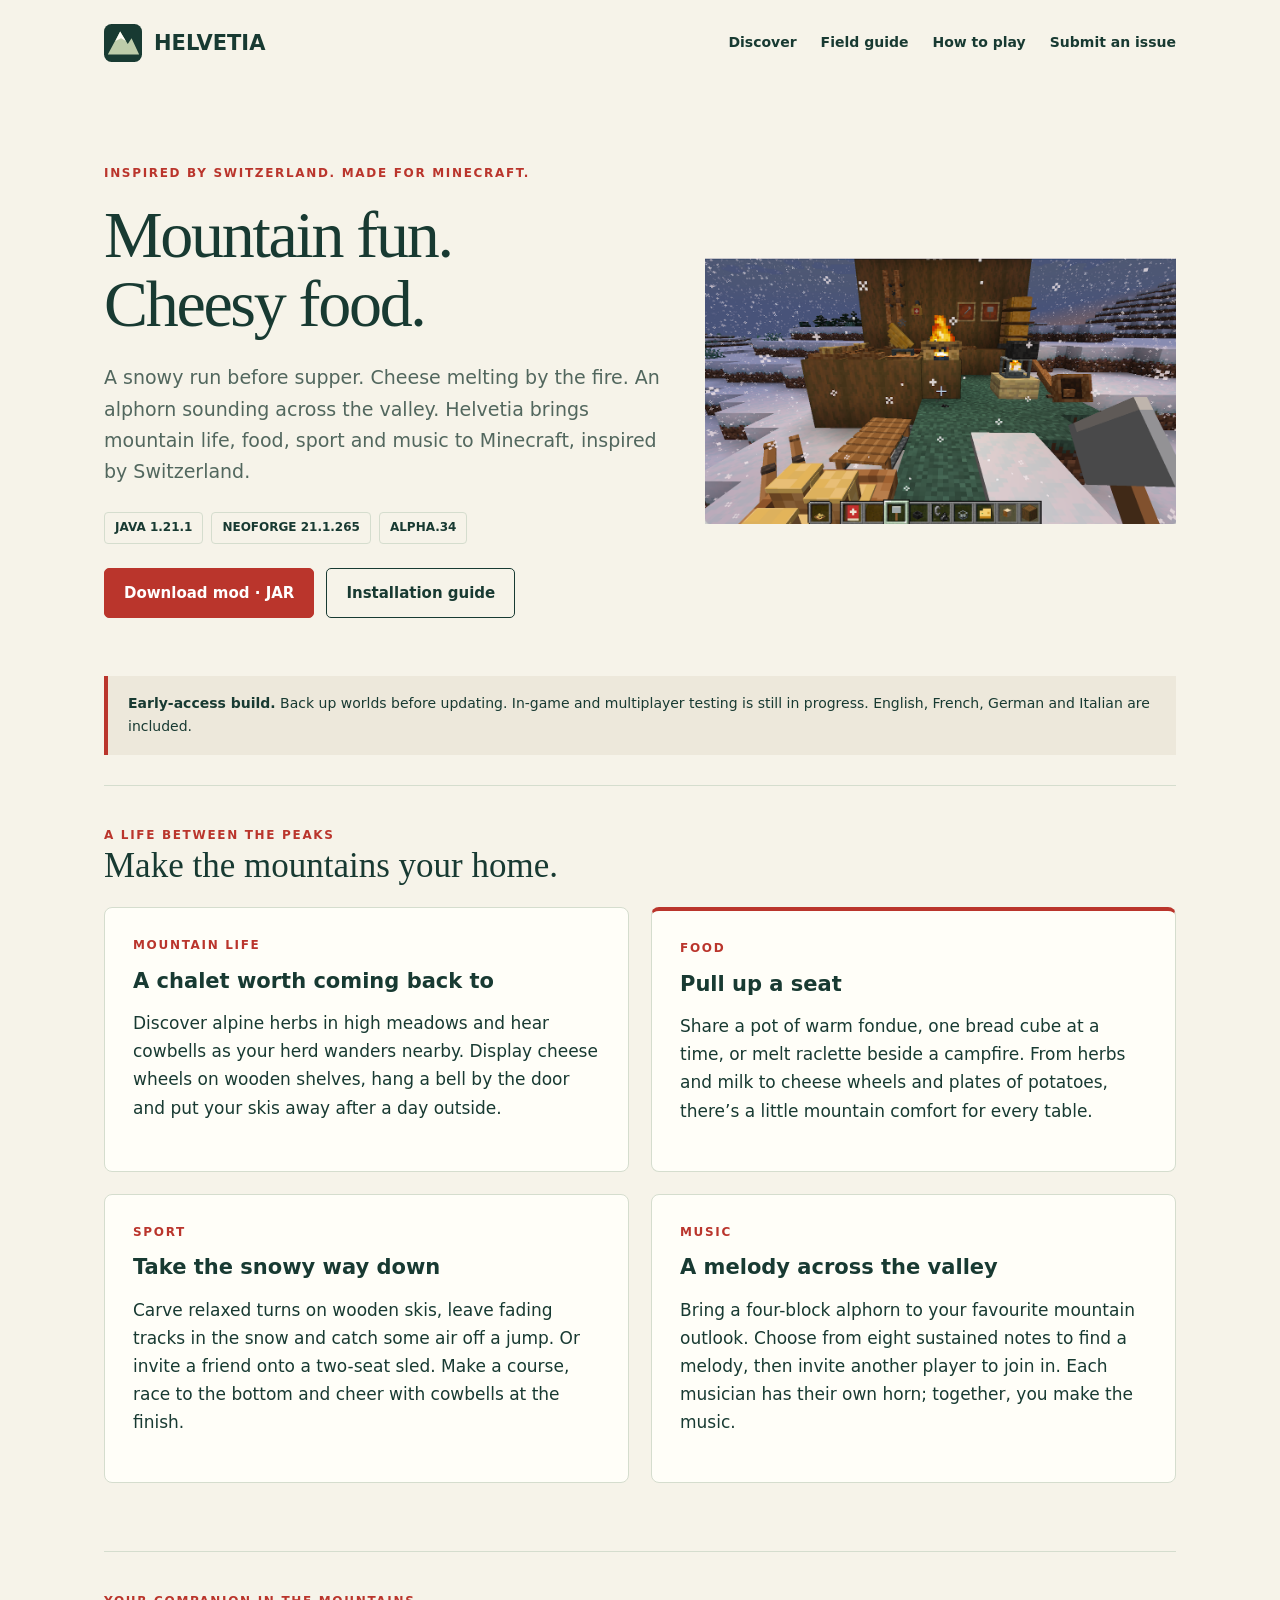
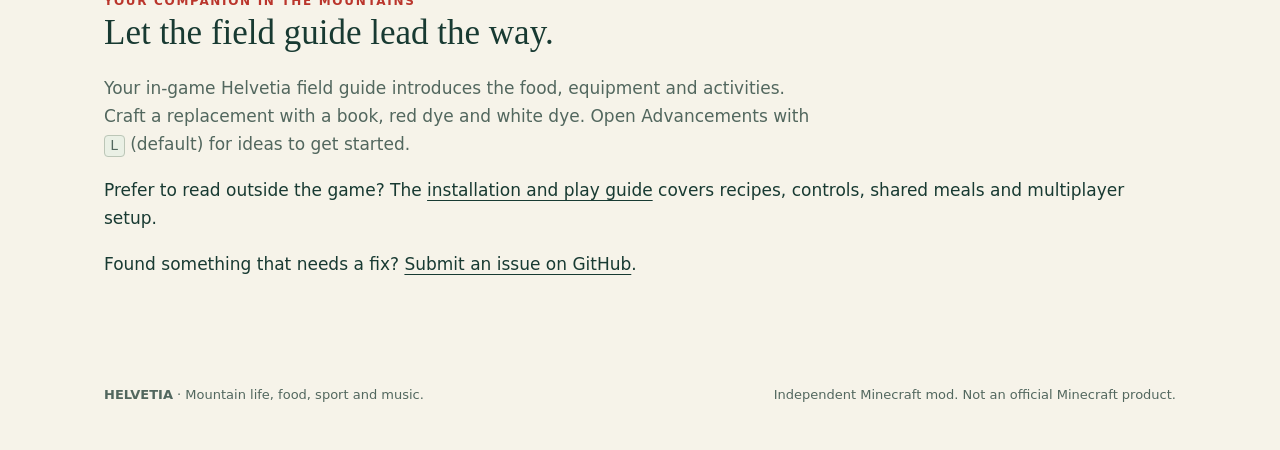
==== index.html @ 1fc5f3c0 "Add files via upload" ====
<!doctype html>
<html lang="en">

<head>
    <meta charset="utf-8">
    <meta name="viewport" content="width=device-width,initial-scale=1">
    <meta name="description"
        content="Mountain life, food, sport and music in Minecraft Java Edition, inspired by Switzerland. Share fondue, ski snowy slopes and play alphorns.">
    <title>Helvetia — Mountain life, inspired by Switzerland</title>
    <link rel="icon" type="image/svg+xml" href="mountain.svg">
    <link rel="stylesheet" href="style.css">
</head>

<body><a class="skip" href="#main">Skip to content</a>
    <header><a class="brand" href="index.html"><img class="brand-icon" src="mountain.svg" alt="">HELVETIA</a>
        <nav aria-label="Main navigation"><a href="index.html#discover">Discover</a><a href="index.html#guide">Field
                guide</a><a href="howto.html">How to play</a><a data-issues href="howto.html#report">Submit an issue</a>
        </nav>
    </header>
    <main id="main">
        <section class="hero">
            <div>
                <div class="eyebrow">Inspired by Switzerland. Made for Minecraft.</div>
                <h1>Mountain fun.<br>Cheesy food.</h1>
                <p class="lead">A snowy run before supper. Cheese melting by the fire. An alphorn sounding across the
                    valley. Helvetia brings mountain life, food, sport and music to Minecraft, inspired by Switzerland.
                </p>
                <div class="tags"><span class="tag">JAVA 1.21.1</span><span class="tag">NEOFORGE 21.1.265</span><span
                        class="tag">ALPHA.34</span></div>
                <div class="actions"><a class="button primary" download
                        href="downloads/helvetia-neoforge-1.21.1-0.1.0-alpha.34.jar">Download mod · JAR</a><a
                        class="button" href="howto.html#install">Installation guide</a></div>
            </div><img class="scene" src="helvetia_sm.png" width="1104" height="623"
                alt="Helvetia in a snowy Minecraft setting, with raclette, fondue, cheese shelves, skis, a sled and an alphorn">
        </section>
        <div class="notice"><strong>Early-access build.</strong> Back up worlds before updating. In-game and multiplayer testing is still in progress. English, French, German and Italian are included.</div>
        <section class="section" id="discover">
            <div class="eyebrow">A life between the peaks</div>
            <h2>Make the mountains your home.</h2>
            <div class="grid">
                <article class="card">
                    <div class="number">MOUNTAIN LIFE</div>
                    <h3>A chalet worth coming back to</h3>
                    <p>Discover alpine herbs in high meadows and hear cowbells as your herd wanders nearby. Display
                        cheese wheels on wooden shelves, hang a bell by the door and put your skis away after a day
                        outside.</p>
                </article>
                <article class="card meal">
                    <div class="number">FOOD</div>
                    <h3>Pull up a seat</h3>
                    <p>Share a pot of warm fondue, one bread cube at a time, or melt raclette beside a campfire. From
                        herbs and milk to cheese wheels and plates of potatoes, there’s a little mountain comfort for
                        every table.</p>
                </article>
                <article class="card">
                    <div class="number">SPORT</div>
                    <h3>Take the snowy way down</h3>
                    <p>Carve relaxed turns on wooden skis, leave fading tracks in the snow and catch some air off a
                        jump. Or invite a friend onto a two-seat sled. Make a course, race to the bottom and cheer with
                        cowbells at the finish.</p>
                </article>
                <article class="card">
                    <div class="number">MUSIC</div>
                    <h3>A melody across the valley</h3>
                    <p>Bring a four-block alphorn to your favourite mountain outlook. Choose from eight sustained notes
                        to find a melody, then invite another player to join in. Each musician has their own horn;
                        together, you make the music.</p>
                </article>
            </div>
        </section>
        <section class="section" id="guide">
            <div class="eyebrow">Your companion in the mountains</div>
            <h2>Let the field guide lead the way.</h2>
            <p class="intro">Your in-game Helvetia field guide introduces the food, equipment and activities. Craft a
                replacement with a book, red dye and white dye. Open Advancements with <kbd>L</kbd> (default) for ideas
                to get started.</p>
            <p>Prefer to read outside the game? The <a href="howto.html">installation and play guide</a> covers recipes,
                controls, shared meals and multiplayer setup.</p>
            <p>Found something that needs a fix? <a data-issues href="howto.html#report">Submit an issue on GitHub</a>.
            </p>
        </section>
    </main>
    <footer class="footer"><span><strong>HELVETIA</strong> · Mountain life, food, sport and
            music.</span><span>Independent Minecraft mod. Not an official Minecraft product.</span></footer>
    <script src="site.js"></script>
</body>

</html>
---- style.css ----
:root{--ink:#183a32;--muted:#52675e;--cream:#f6f3e9;--red:#ba352c;--line:#d5ddce;--paper:#fffef8}*{box-sizing:border-box}html{scroll-behavior:smooth;scroll-padding-top:20px}body{margin:0;background:var(--cream);color:var(--ink);font:17px/1.65 system-ui,-apple-system,sans-serif}a{color:var(--ink);text-underline-offset:4px}a:hover{color:var(--red)}a:focus-visible,summary:focus-visible{outline:3px solid var(--red);outline-offset:5px}header,main,footer{max-width:1120px;margin:auto;padding:24px}header{display:flex;justify-content:space-between;align-items:center;gap:20px}.brand{display:flex;align-items:center;gap:12px;font-size:21px;font-weight:800;text-decoration:none}.brand-icon{width:38px;height:38px}nav{display:flex;gap:24px;font-size:14px;font-weight:650;flex-wrap:wrap}nav a{text-decoration:none}.hero{padding:54px 0 28px;display:grid;grid-template-columns:1.2fr 1fr;align-items:center;gap:35px}.eyebrow{text-transform:uppercase;letter-spacing:.14em;font-size:12px;font-weight:800;color:var(--red)}h1{font-family:Georgia,serif;font-size:clamp(42px,5.4vw,66px);line-height:1.05;font-weight:500;letter-spacing:-.035em;margin:16px 0 24px}h2{font-family:Georgia,serif;font-size:35px;line-height:1.2;font-weight:500;margin:0 0 20px}h3{font-size:21px;line-height:1.3;margin:0 0 14px}p{margin:0 0 18px}.lead{font-size:19px;color:var(--muted);max-width:560px}.scene{width:100%;height:auto}.tags{display:flex;flex-wrap:wrap;gap:8px;margin:24px 0}.tag{border:1px solid var(--line);padding:5px 10px;border-radius:4px;font-size:12px;font-weight:700}.actions{display:flex;gap:12px;flex-wrap:wrap}.button{display:inline-block;padding:12px 19px;border-radius:5px;text-decoration:none;font-size:15px;font-weight:750;border:1px solid var(--ink)}.button.primary{background:var(--red);border-color:var(--red);color:white}.button:hover{background:var(--ink);color:white}.notice{padding:16px 20px;border-left:4px solid var(--red);background:#ede8db;font-size:14px;margin:30px 0}.section{padding:40px 0;border-top:1px solid var(--line);margin-top:28px}.intro{color:var(--muted);max-width:720px}.grid{display:grid;grid-template-columns:repeat(2,minmax(0,1fr));gap:22px}.card{background:var(--paper);padding:28px;border:1px solid var(--line);border-radius:8px}.card small,.muted{color:var(--muted)}.number{font-size:12px;letter-spacing:.14em;color:var(--red);font-weight:800;margin-bottom:12px}ol,ul{padding-left:22px;margin:14px 0}li{padding:3px 0}code,kbd{font-family:ui-monospace,monospace;font-size:.86em;background:#eaf0e5;border-radius:4px;padding:2px 5px;overflow-wrap:anywhere}kbd{border:1px solid #bcc6b7;white-space:nowrap}table{border-collapse:collapse;width:100%;font-size:15px}td,th{text-align:left;padding:10px 8px;border-bottom:1px solid var(--line);vertical-align:top}th{font-weight:750}details{border-bottom:1px solid var(--line);padding:17px 0}summary{font-weight:700;cursor:pointer}details p{margin:14px 0 4px}.meal{border-top:4px solid var(--red)}.footer{display:flex;justify-content:space-between;gap:24px;flex-wrap:wrap;font-size:13px;color:var(--muted);padding-bottom:45px}.skip{position:absolute;top:-80px;left:15px;background:white;padding:10px}.skip:focus{top:10px}@media(max-width:720px){header{align-items:flex-start}nav{gap:12px}.hero{grid-template-columns:1fr;padding-top:28px;gap:0}.scene{max-height:240px}.grid{grid-template-columns:1fr}.card{padding:22px}main,header,footer{padding:18px}h2{font-size:30px}}@media(prefers-reduced-motion:reduce){html{scroll-behavior:auto}}@media print{nav,.actions,.scene{display:none}.grid{display:block}.card{break-inside:avoid;margin:15px 0}body{background:white;font-size:12px}.section{padding:15px 0}h1{font-size:38px}details{break-inside:avoid}}
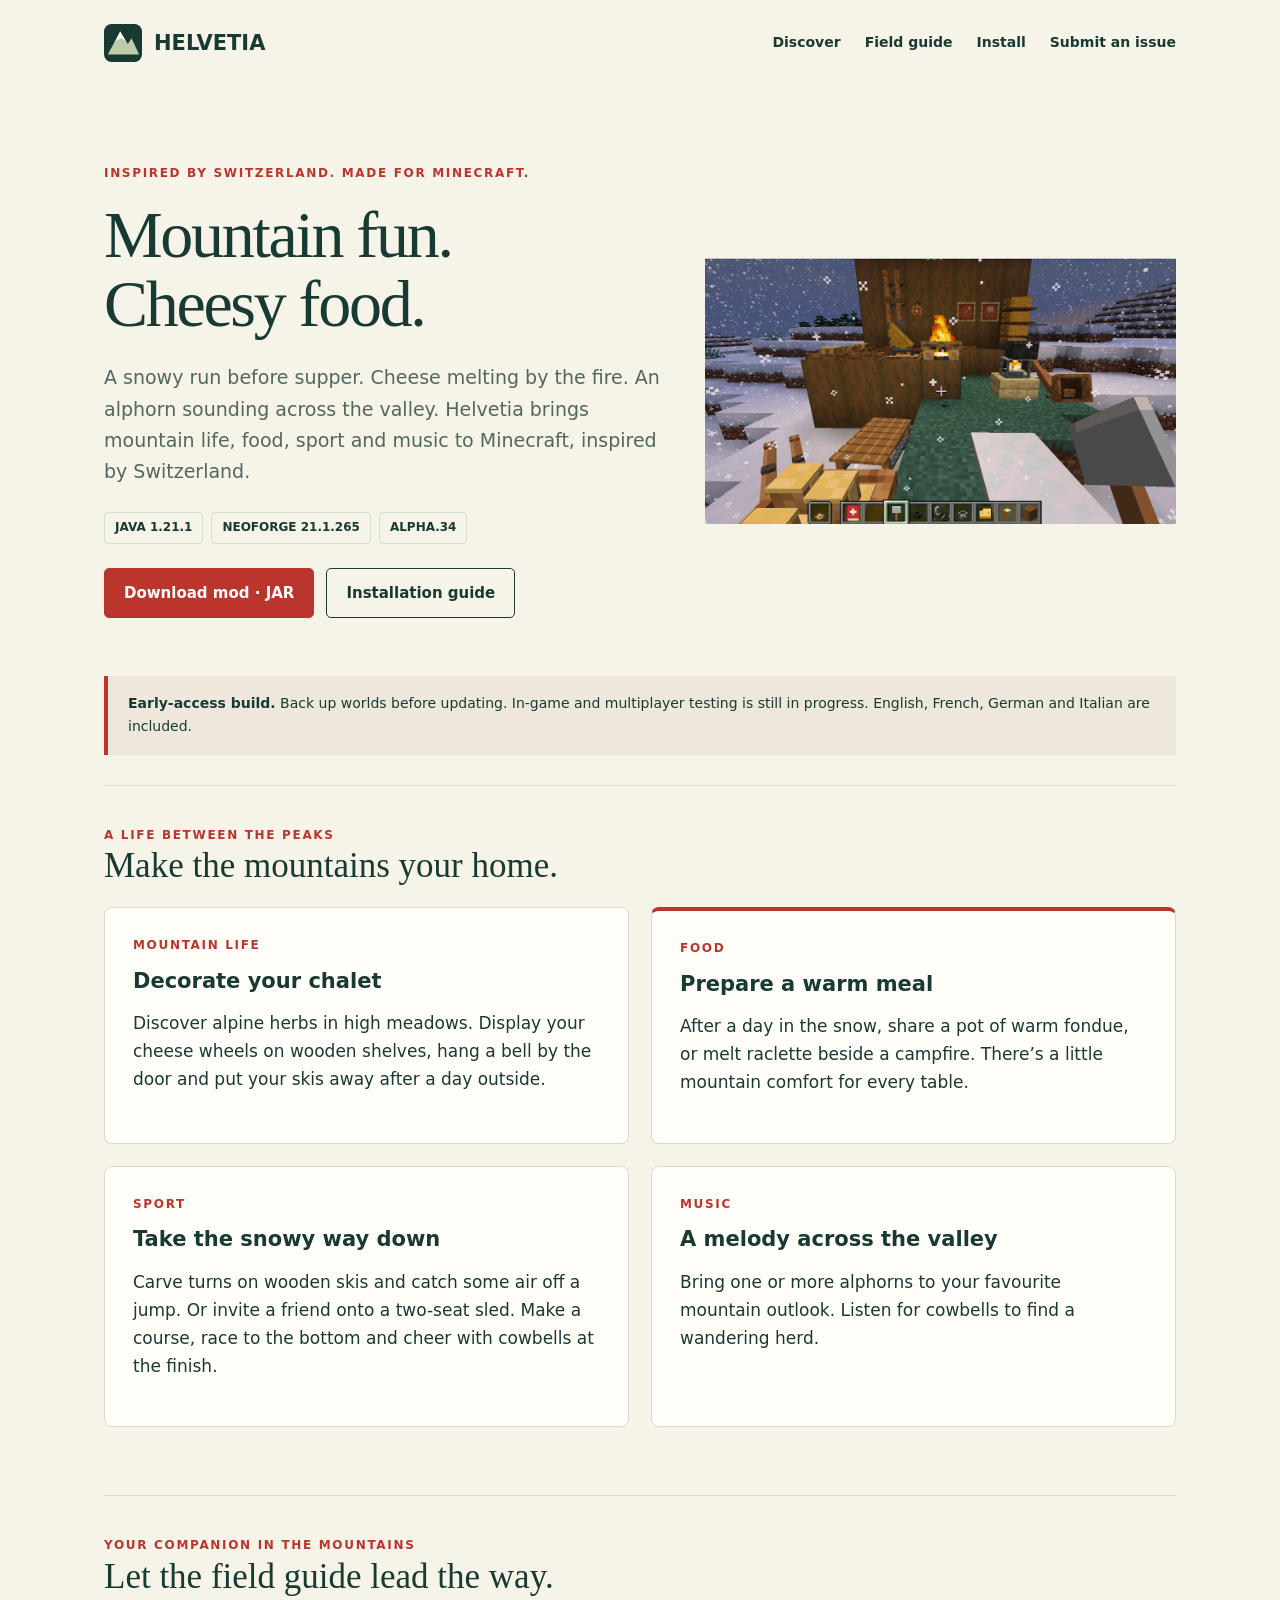
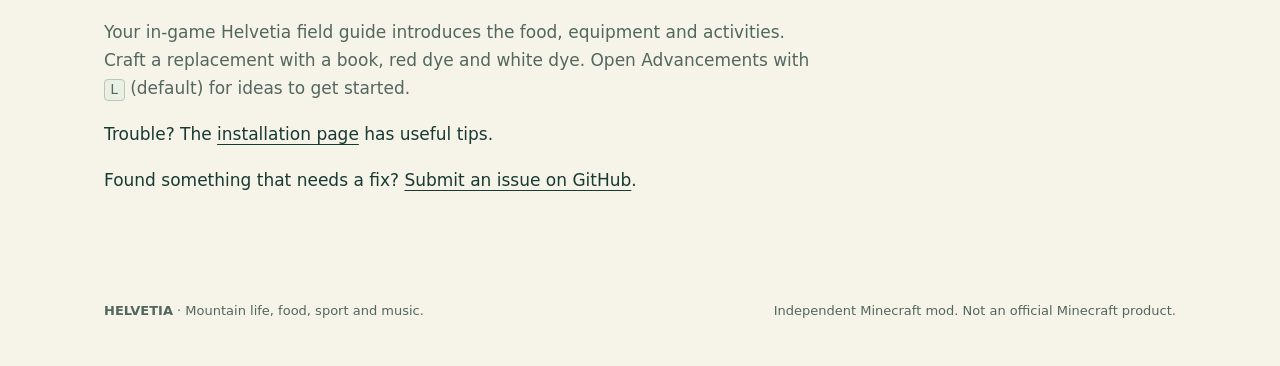
==== commit 7c645040: "Small updates" ====
--- a/index.html
+++ b/index.html
@@ -14,7 +14,7 @@
 <body><a class="skip" href="#main">Skip to content</a>
     <header><a class="brand" href="index.html"><img class="brand-icon" src="mountain.svg" alt="">HELVETIA</a>
         <nav aria-label="Main navigation"><a href="index.html#discover">Discover</a><a href="index.html#guide">Field
-                guide</a><a href="howto.html">How to play</a><a data-issues href="howto.html#report">Submit an issue</a>
+                guide</a><a href="install.html">Install</a><a data-issues href="install.html#report">Submit an issue</a>
         </nav>
     </header>
     <main id="main">
@@ -40,31 +40,26 @@
             <div class="grid">
                 <article class="card">
                     <div class="number">MOUNTAIN LIFE</div>
-                    <h3>A chalet worth coming back to</h3>
-                    <p>Discover alpine herbs in high meadows and hear cowbells as your herd wanders nearby. Display
-                        cheese wheels on wooden shelves, hang a bell by the door and put your skis away after a day
-                        outside.</p>
+                    <h3>Decorate your chalet</h3>
+                    <p>Discover alpine herbs in high meadows. Display your cheese wheels on wooden shelves, hang a 
+                        bell by the door and put your skis away after a day outside.</p>
                 </article>
                 <article class="card meal">
                     <div class="number">FOOD</div>
-                    <h3>Pull up a seat</h3>
-                    <p>Share a pot of warm fondue, one bread cube at a time, or melt raclette beside a campfire. From
-                        herbs and milk to cheese wheels and plates of potatoes, there’s a little mountain comfort for
+                    <h3>Prepare a warm meal</h3>
+                    <p>After a day in the snow, share a pot of warm fondue, or melt raclette beside a campfire. There’s a little mountain comfort for
                         every table.</p>
                 </article>
                 <article class="card">
                     <div class="number">SPORT</div>
                     <h3>Take the snowy way down</h3>
-                    <p>Carve relaxed turns on wooden skis, leave fading tracks in the snow and catch some air off a
-                        jump. Or invite a friend onto a two-seat sled. Make a course, race to the bottom and cheer with
-                        cowbells at the finish.</p>
+                    <p>Carve turns on wooden skis and catch some air off a jump. Or invite a friend onto a two-seat 
+                        sled. Make a course, race to the bottom and cheer with cowbells at the finish.</p>
                 </article>
                 <article class="card">
                     <div class="number">MUSIC</div>
                     <h3>A melody across the valley</h3>
-                    <p>Bring a four-block alphorn to your favourite mountain outlook. Choose from eight sustained notes
-                        to find a melody, then invite another player to join in. Each musician has their own horn;
-                        together, you make the music.</p>
+                    <p>Bring one or more alphorns to your favourite mountain outlook. Listen for cowbells to find a wandering herd.</p>
                 </article>
             </div>
         </section>
@@ -74,8 +69,7 @@
             <p class="intro">Your in-game Helvetia field guide introduces the food, equipment and activities. Craft a
                 replacement with a book, red dye and white dye. Open Advancements with <kbd>L</kbd> (default) for ideas
                 to get started.</p>
-            <p>Prefer to read outside the game? The <a href="howto.html">installation and play guide</a> covers recipes,
-                controls, shared meals and multiplayer setup.</p>
+            <p>Trouble? The <a href="install.html">installation page</a> has useful tips.</p>
             <p>Found something that needs a fix? <a data-issues href="howto.html#report">Submit an issue on GitHub</a>.
             </p>
         </section>
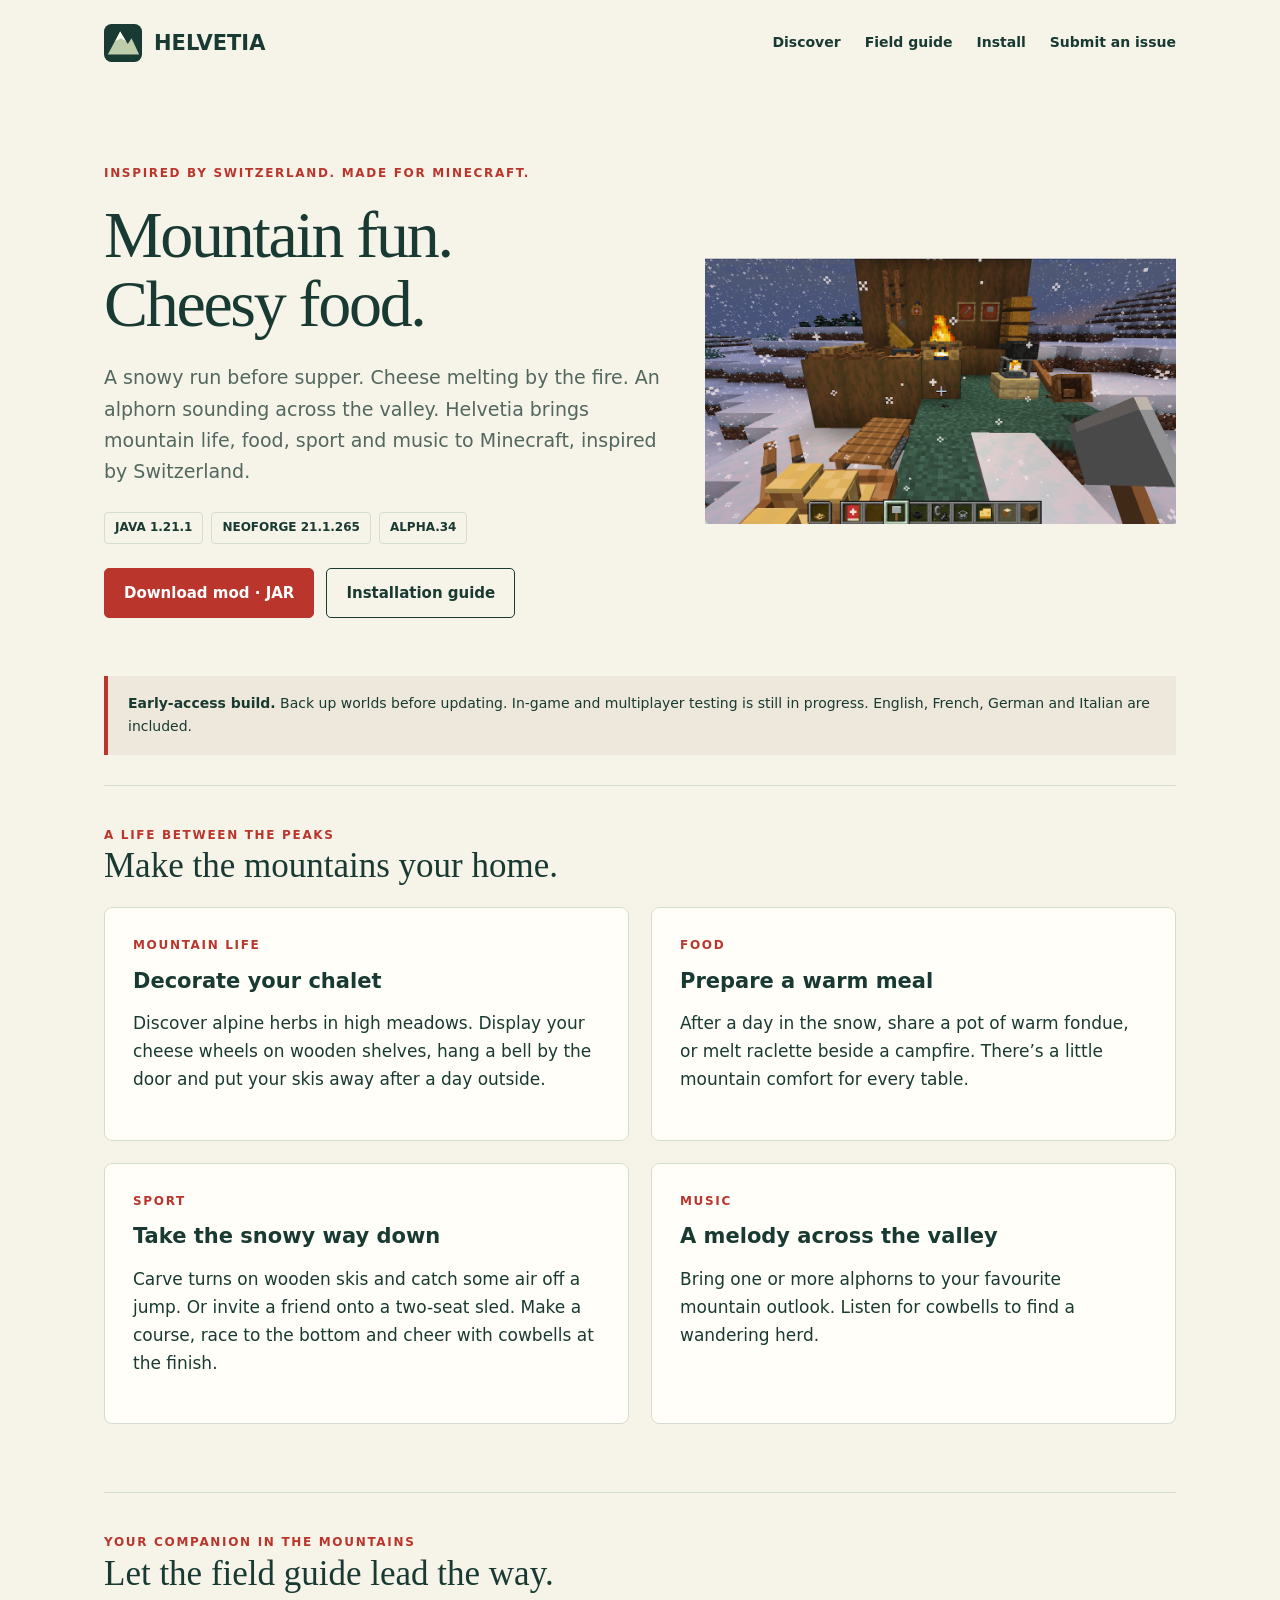
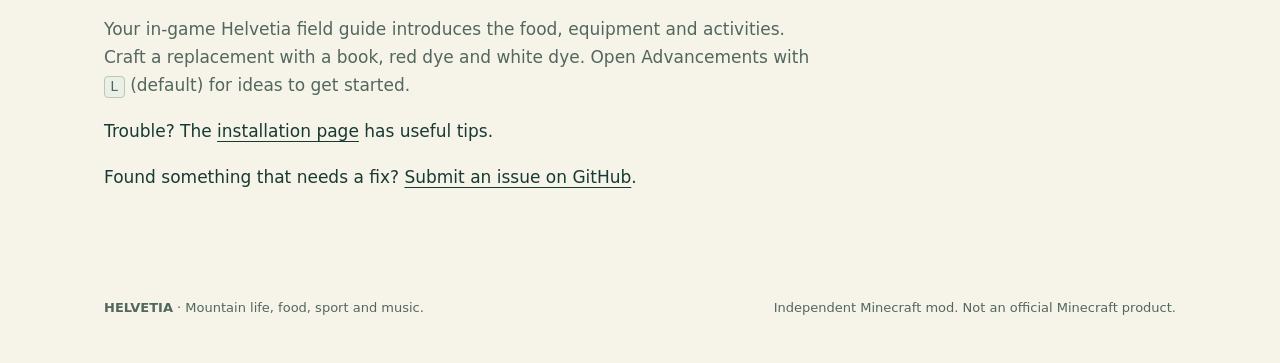
==== commit 9a830477: "Add files via upload" ====
--- a/index.html
+++ b/index.html
@@ -6,6 +6,23 @@
     <meta name="viewport" content="width=device-width,initial-scale=1">
     <meta name="description"
         content="Mountain life, food, sport and music in Minecraft Java Edition, inspired by Switzerland. Share fondue, ski snowy slopes and play alphorns.">
+
+    <!-- Social sharing previews -->
+    <meta property="og:type" content="website">
+    <meta property="og:site_name" content="Helvetia">
+    <meta property="og:title" content="Helvetia — Mountain life, inspired by Switzerland">
+    <meta property="og:description" content="Mountain fun. Cheesy food. Discover mountain life, sport and music in Minecraft, inspired by Switzerland. Play solo or with friends.">
+    <meta property="og:url" content="https://shawngiese-ch.github.io/helvetia/">
+    <meta property="og:image" content="https://shawngiese-ch.github.io/helvetia/chalet-social.png">
+    <meta property="og:image:type" content="image/png">
+    <meta property="og:image:width" content="1200">
+    <meta property="og:image:height" content="960">
+    <meta property="og:image:alt" content="Illustrated mountain landscape with snowy peaks and a wooden chalet">
+    <meta name="twitter:card" content="summary_large_image">
+    <meta name="twitter:title" content="Helvetia — Mountain life, inspired by Switzerland">
+    <meta name="twitter:description" content="Mountain fun. Cheesy food. Discover mountain life, sport and music in Minecraft, inspired by Switzerland. Play solo or with friends.">
+    <meta name="twitter:image" content="https://shawngiese-ch.github.io/helvetia/chalet-social.png">
+    <meta name="twitter:image:alt" content="Illustrated mountain landscape with snowy peaks and a wooden chalet">
     <title>Helvetia — Mountain life, inspired by Switzerland</title>
     <link rel="icon" type="image/svg+xml" href="mountain.svg">
     <link rel="stylesheet" href="style.css">
@@ -29,7 +46,7 @@
                         class="tag">ALPHA.34</span></div>
                 <div class="actions"><a class="button primary" download
                         href="downloads/helvetia-neoforge-1.21.1-0.1.0-alpha.34.jar">Download mod · JAR</a><a
-                        class="button" href="howto.html#install">Installation guide</a></div>
+                        class="button" href="install.html">Installation guide</a></div>
             </div><img class="scene" src="helvetia_sm.png" width="1104" height="623"
                 alt="Helvetia in a snowy Minecraft setting, with raclette, fondue, cheese shelves, skis, a sled and an alphorn">
         </section>
@@ -44,7 +61,7 @@
                     <p>Discover alpine herbs in high meadows. Display your cheese wheels on wooden shelves, hang a 
                         bell by the door and put your skis away after a day outside.</p>
                 </article>
-                <article class="card meal">
+                <article class="card">
                     <div class="number">FOOD</div>
                     <h3>Prepare a warm meal</h3>
                     <p>After a day in the snow, share a pot of warm fondue, or melt raclette beside a campfire. There’s a little mountain comfort for
@@ -70,7 +87,7 @@
                 replacement with a book, red dye and white dye. Open Advancements with <kbd>L</kbd> (default) for ideas
                 to get started.</p>
             <p>Trouble? The <a href="install.html">installation page</a> has useful tips.</p>
-            <p>Found something that needs a fix? <a data-issues href="howto.html#report">Submit an issue on GitHub</a>.
+            <p>Found something that needs a fix? <a data-issues href="install.html#report">Submit an issue on GitHub</a>.
             </p>
         </section>
     </main>
